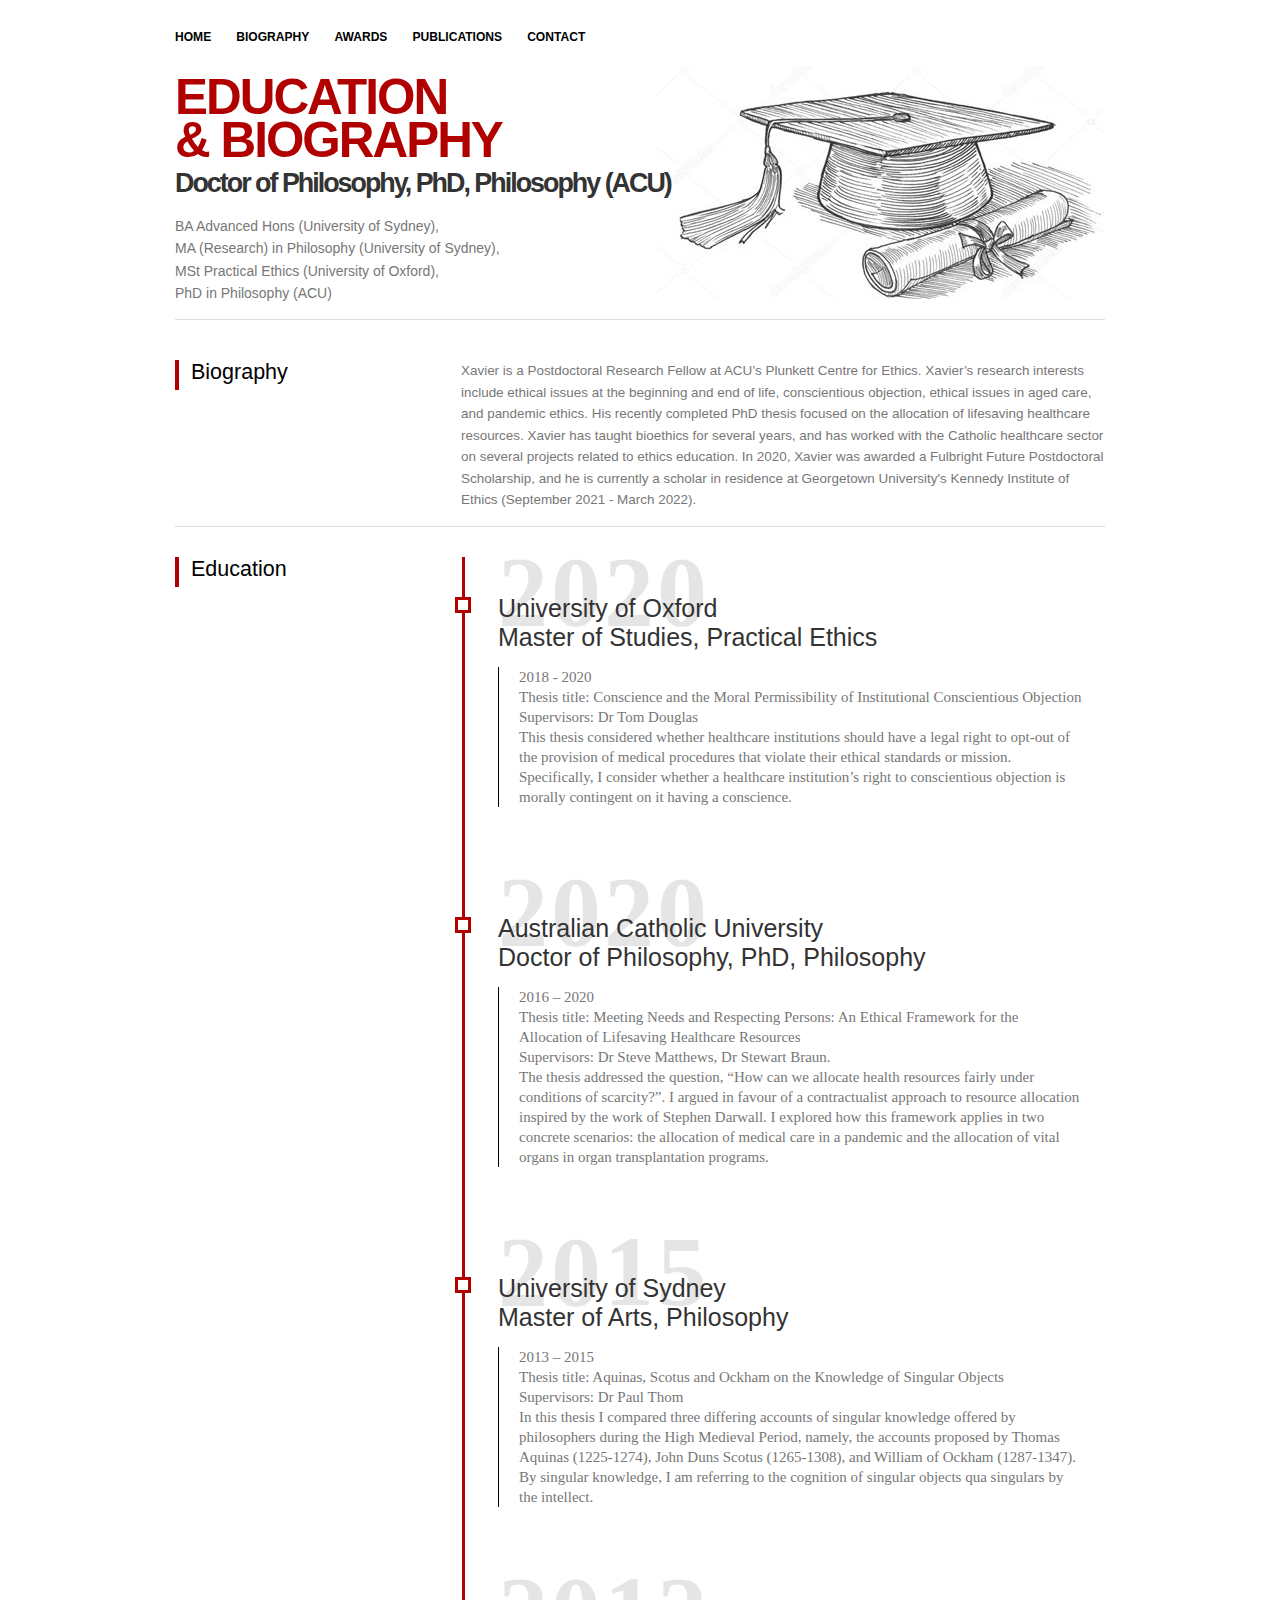
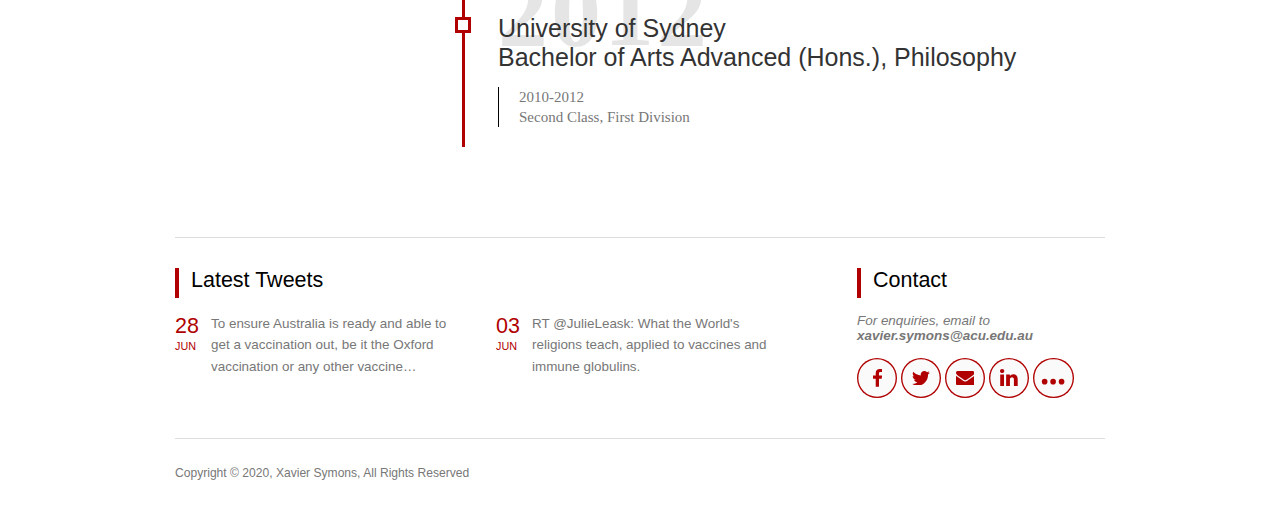
==== about/index.html @ be239fd1 "Update index.html" ====
<!DOCTYPE html PUBLIC "-//W3C//DTD XHTML 1.0 Strict//EN" "http://www.w3.org/TR/xhtml1/DTD/xhtml1-strict.dtd">
<html xmlns="http://www.w3.org/1999/xhtml">

<head>
    <title>Xavier Symons</title>
    <meta http-equiv="Content-Type" content="text/html; charset=utf-8" />

    <link rel="stylesheet" href="css/style.css" type="text/css" />
</head>

<body>
    <div id="content">
        <div id="pitch">
            <ul id="menu">
                <li><a href="/">Home</a></li>
                <li><a href="/about/">Biography</a></li>
                <li><a href="/awards/">Awards</a></li>
                <li><a href="/publications/">Publications</a></li>
                <li><a href="/contact/">Contact</a></li>
            </ul>
            <h1><span>EDUCATION<br />
                    & BIOGRAPHY</span><br />
                Doctor of Philosophy, PhD, Philosophy (ACU)
            </h1>
            <p>BA Advanced Hons (University of Sydney), <br>
                MA (Research) in Philosophy (University of Sydney), <br>
                MSt Practical Ethics (University of Oxford), <br>
                PhD in Philosophy (ACU)</p>
        </div>
        <div class="x"></div>
        <div class="col last ">

            <h3>Biography</h3><br><br><br><br>
        </div>
        <p>
            Xavier is a Postdoctoral Research Fellow at ACU’s Plunkett Centre for Ethics. Xavier’s research
            interests include ethical issues at the beginning and end of life, conscientious objection, ethical
            issues in aged care, and pandemic ethics. His recently completed PhD thesis focused on the
            allocation of lifesaving healthcare resources.
            Xavier has taught bioethics for several years, and has worked with the Catholic healthcare
            sector on several projects related to ethics education. In 2020, Xavier was awarded a Fulbright
            Future Postdoctoral Scholarship, and he is currently a scholar in residence at Georgetown
            University&#39;s Kennedy Institute of Ethics (September 2021 - March 2022).
        </p>
        <div class="x"></div>
        <div class="section"></div>
        <div class="col last ">

            <h3>Education</h3>
        </div>
        <div class="timeline-container">
            <div class="timeline">
                <div class="column">
                    <div class="title">
                        <h1> 2020 </h1>
                        <h2>
                            University of Oxford<br>
                            Master of Studies, Practical Ethics<br>
                        </h2>
                    </div>
                    <div class="description">
                        <p>
                            2018 - 2020 <br>
                            Thesis title: Conscience and the Moral Permissibility of Institutional Conscientious Objection
                            <br>
                            Supervisors: Dr Tom Douglas<br>This thesis considered whether healthcare institutions should 
                            have a legal right to opt-out of the provision of medical procedures that violate 
                            their ethical standards or mission. Specifically, I consider whether a healthcare institution’s 
                            right to conscientious objection is morally contingent on it having a conscience.</p>
                    </div>
                </div>
                <div class="column">
                    <div class="title">
                        <h1> 2020 </h1>
                        <h2> Australian Catholic University <br> Doctor of Philosophy, PhD, Philosophy </h2>
                    </div>
                    <div class="description">
                        <p> 2016 – 2020<br>
                            Thesis title: Meeting Needs and Respecting Persons: An Ethical Framework for the Allocation of Lifesaving Healthcare Resources
                            <br>
                            Supervisors: Dr Steve Matthews, Dr Stewart Braun.<br>The thesis addressed the question, “How
                            can we allocate health resources fairly under conditions of scarcity?”. I argued in favour of a contractualist approach
                            to resource allocation inspired by the work of Stephen Darwall. I explored how this framework applies in two concrete scenarios:
                        the allocation of medical care in a pandemic and the allocation of vital organs in organ transplantation programs.</p>
                    </div>
                </div>

                <div class="column">
                    <div class="title">
                        <h1> 2015 </h1>
                        <h2> University of Sydney <br>Master of Arts, Philosophy</h2>
                    </div>
                    <div class="description">
                        <p>
                            2013 – 2015<br>
                            Thesis title: Aquinas, Scotus and Ockham on the Knowledge of Singular Objects
                            <br>
                            Supervisors: Dr Paul Thom<br>In this thesis I compared three differing accounts of singular knowledge offered by philosophers 
                            during the High Medieval Period, namely, the accounts proposed by Thomas Aquinas (1225-1274), John Duns Scotus (1265-1308), 
                            and William of Ockham (1287-1347). By singular knowledge, I am referring to the cognition of singular objects qua singulars 
                            by the intellect.</p>
                    </div>
                </div>

                <div class="column">
                    <div class="title">
                        <h1> 2012 </h1>
                        <h2> University of Sydney <br>Bachelor of Arts Advanced (Hons.), Philosophy</h2>
                    </div>
                    <div class="description">
                        <p>
                            2010-2012 <br>
                            Second Class, First
                            Division <br>
                        </p>
                    </div>
                </div>
            </div>

        </div>
        <div class="section"></div>
        <div class="col">
            <h3>Latest Tweets</h3>
            <br>
            <p id="day0" class="date"><span>28</span><br />
                JUN</p>
            <p id="tweet0" class="news">To ensure Australia is ready and able to get a vaccination out, be it
                the Oxford
                vaccination or any other vaccine… </p>
        </div>
        <div class="col">
            <h7>

                </br>
            </h7>
            <p id="day1" style="padding-top: 25px" class="date"><span>03</span><br />
                JUN</p>
            <p id="tweet1" style="padding-top: 20px" class="news">RT @JulieLeask: What the World's religions
                teach,
                applied to
                vaccines and immune globulins.</p>

        </div>
        <div class="col last">
            <div id="links">
                <h3>Contact</h3>
                <br>
                <i>For enquiries, email to <b>xavier.symons@acu.edu.au </b></i>
                <br><br>
                <!--from https://www.buttons.social-->
                <script>document.write('<a href="https://www.facebook.com/xavier.symons' + '"target="_blank"title="Facebook"style="display:inline-block;vertical-align:middle;width:3em;height:3em;border-radius:50%;box-shadow:0 0 0 .1em #b00000 inset;background:#fafafa;"><svg style="display:block;fill:#b00000;height:44%;margin:28% auto;" viewBox="0 -256 864 1664"><path transform="matrix(1,0,0,-1,-95,1280)" d="M 959,1524 V 1260 H 802 q -86,0 -116,-36 -30,-36 -30,-108 V 927 H 949 L 910,631 H 656 V -128 H 350 V 631 H 95 v 296 h 255 v 218 q 0,186 104,288.5 104,102.5 277,102.5 147,0 228,-12 z" /></svg></a> <a href="https://twitter.com/xaviersymons' + '"target="_blank"title="Twitter"style="display:inline-block;vertical-align:middle;width:3em;height:3em;border-radius:50%;box-shadow:0 0 0 .1em #b00000 inset;background:#fafafa;"><svg style="display:block;fill:#b00000;height:36%;margin:32% auto;" viewBox="0 -256 1576 1280"><path transform="matrix(1,0,0,-1,-44,1024)" d="m 1620,1128 q -67,-98 -162,-167 1,-14 1,-42 0,-130 -38,-259.5 Q 1383,530 1305.5,411 1228,292 1121,200.5 1014,109 863,54.5 712,0 540,0 269,0 44,145 q 35,-4 78,-4 225,0 401,138 -105,2 -188,64.5 -83,62.5 -114,159.5 33,-5 61,-5 43,0 85,11 Q 255,532 181.5,620.5 108,709 108,826 v 4 q 68,-38 146,-41 -66,44 -105,115 -39,71 -39,154 0,88 44,163 Q 275,1072 448.5,982.5 622,893 820,883 q -8,38 -8,74 0,134 94.5,228.5 94.5,94.5 228.5,94.5 140,0 236,-102 109,21 205,78 -37,-115 -142,-178 93,10 186,50 z" /></svg></a> <a href="mailto:xavier.symons@acu.edu.au' + '"title="Mail"style="display:inline-block;vertical-align:middle;width:3em;height:3em;border-radius:50%;box-shadow:0 0 0 .1em #b00000 inset;background:#fafafa;"><svg style="display:block;fill:#b00000;height:36%;margin:32% auto;" viewBox="0 -256 1792 1408"><path transform="matrix(1,0,0,-1,0,1024)" d="M 1792,826 V 32 q 0,-66 -47,-113 -47,-47 -113,-47 H 160 Q 94,-128 47,-81 0,-34 0,32 V 826 Q 44,777 101,739 463,493 598,394 655,352 690.5,328.5 726,305 785,280.5 844,256 895,256 h 1 1 q 51,0 110,24.5 59,24.5 94.5,48 35.5,23.5 92.5,65.5 170,123 498,345 57,39 100,87 z m 0,294 q 0,-79 -49,-151 -49,-72 -122,-123 -376,-261 -468,-325 -10,-7 -42.5,-30.5 -32.5,-23.5 -54,-38 Q 1035,438 1004.5,420 974,402 947,393 q -27,-9 -50,-9 h -1 -1 q -23,0 -50,9 -27,9 -57.5,27 -30.5,18 -52,32.5 -21.5,14.5 -54,38 Q 649,514 639,521 548,585 377,703.5 206,822 172,846 110,888 55,961.5 0,1035 0,1098 q 0,78 41.5,130 41.5,52 118.5,52 h 1472 q 65,0 112.5,-47 47.5,-47 47.5,-113 z" /></svg></a> <a href="https://www.linkedin.com/in/xavier-symons-8bb06123/?originalSubdomain=au' + '&title=' + encodeURIComponent(document.title) + '"target="_blank"title="LinkedIn"style="display:inline-block;vertical-align:middle;width:3em;height:3em;border-radius:50%;box-shadow:0 0 0 .1em #b00000 inset;background:#fafafa;"><svg style="display:block;fill:#b00000;height:42%;margin:29% auto;" viewBox="0 -256 1536 1468"><path transform="matrix(1,0,0,-1,0,1132)" d="M 349,911 V -80 H 19 v 991 h 330 z m 21,306 q 1,-73 -50.5,-122 Q 268,1046 184,1046 h -2 q -82,0 -132,49 -50,49 -50,122 0,74 51.5,123 51.5,48 134.5,48 83,0 133,-48 50,-49 51,-123 z M 1536,488 V -80 h -329 v 530 q 0,105 -40,164.5 Q 1126,674 1040,674 977,674 934.5,639.5 892,605 871,554 860,524 860,473 V -80 H 531 q 2,399 2,647 0,248 -1,296 l -1,48 H 860 V 767 h -2 q 20,32 41,56 21,24 56.5,52 35.5,28 87.5,43.5 51,15.5 114,15.5 171,0 275,-113.5 Q 1536,707 1536,488 z" /></svg></a> <a href="https://www.notredame.edu.au/research/institute-for-ethics-and-society/staff/Xavier-Symons' + '"target="_blank"title="More Services"style="display:inline-block;vertical-align:middle;width:3em;height:3em;border-radius:50%;box-shadow:0 0 0 .1em #b00000 inset;background:#fafafa;"><svg style="display:block;fill:#b00000;height:28%;margin:46% auto 0;" viewBox="0 0 10 4"><circle cx="2" cy="2" r="1" /><circle cx="5" cy="2" r="1" /><circle cx="8" cy="2" r="1" /></svg></a>');</script>
                <!--end buttons.social-->

            </div>
        </div>

        <div id="footer">
            <p class="left">Copyright &copy; 2020, Xavier Symons, All Rights Reserved</p>
            <div class="x"></div>
        </div>
    </div>
    <script>
        TweetJs = {
            ListTweetsOnUserTimeline: function (screenName, callback) {
                TweetJs._callApi({
                    Action: "ListTweetsOnUserTimeline",
                    ScreenName: screenName
                },
                    callback);
            },
            Search: function (query, callback) {
                TweetJs._callApi({
                    Action: "Search",
                    Query: query
                }, callback);
            },
            _callApi: function (request, callback) {
                var xhr = new XMLHttpRequest();
                URL = "https://www.tweetjs.com/API.aspx";
                xhr.open("POST", URL);
                xhr.onreadystatechange = function () {
                    if (this.readyState === XMLHttpRequest.DONE && this.status === 200) {
                        callback(JSON.parse(xhr.response));
                    }
                }
                xhr.send(JSON.stringify(request));
            }
        };
        TweetJs.ListTweetsOnUserTimeline("xaviersymons",
            function (data) {
                var idx = 0;
        while(!data[idx].entities.urls.hasOwnProperty('0')){
          idx++;
        }
        var x = document.getElementById("tweet0");
        var z = data[idx].text.replace(/(?:https?|ftp):\/\/[\n\S]+/g, '');
        var path = data[idx].entities.urls[0].expanded_url.match(/\bhttps?:\/\/\S+/gi)[0];
        x.innerHTML = "<a href= '" + path + " 'style='font-weight:normal';>" + z + "</a>"
        var y = data[idx].created_at
        y = y.split(" ")
        var x = document.getElementById("day0");
        x.innerHTML = "<span>" + y[2] + "</span><br />" + y[1]

        idx++;
        while(!data[idx].entities.urls.hasOwnProperty('0')){
          idx++;
        }
        var x = document.getElementById("tweet1");
        var z = data[idx].text.replace(/(?:https?|ftp):\/\/[\n\S]+/g, '');
        var path = data[idx].entities.urls[0].expanded_url.match(/\bhttps?:\/\/\S+/gi)[0];
        x.innerHTML = "<a href= '" + path + "' style='font-weight:normal'; >" + z + "</a>"
        var y = data[idx].created_at
        y = y.split(" ")
        var x = document.getElementById("day1");
        x.innerHTML = "<span>" + y[2] + "</span><br />" + y[1]
            });
    </script>
</body>

</html>
---- about/css/style.css ----
* {
	margin:0;
	padding:0;
}
:focus, :active {
	outline:0;
}
ul, ol {
	list-style:none;
}
h1, h2, h3, h4, h5, h6, pre, code {
	font-weight:normal;
	color:#000;
	font-size:1em;
}
a img {
	border:0;
}
body {
	font:.84em Arial, Sans-Serif;
	background:#fff;
	color:#777;
}
a {
	text-decoration:none;
	color:#2D648A;
}
a:hover, a:focus {
	color:#000;
}
p {
	margin:0 0 15px;
	line-height:1.6em;
}
.x {
	clear:both;
}
.line {
	clear:both;
	padding:15px 0 0;
	border-bottom:1px solid #ddd;
	margin:0 0 35px;
}
h1 {
	font-size:2em;
	font-weight:bolder;
	letter-spacing:-2px;
	margin:0 0 14px;
	line-height:1.3em;
	color:#333;
}
h1 span {
	font-size:1.84em;
	color:#B00000;
}
h2 {
	font-size:1.1em;
	margin:0 0 10px;
	padding:3px 0 5px;
}
h3 {
	font-size:1.6em;
	padding:0 0 7px;
}
h4 {
	font-size:1.1em;
	margin:0 0 10px;
	padding:3px 0 5px;
}
h5 {
	margin:0 0 8px;
	font-size:1.1em;
}
h6 {
	margin:0 0 5px;
	font-size:1.1em;
}
h7 {
	font-size:1.6em;
	padding:0 0 7px;
}
#content {
	margin:0 auto;
	width:930px;
	position:relative;
}
#menu {
	margin:0 0 50px;
}
#menu li {
	display:inline;
}
#menu li a {
	float:left;
	text-transform:uppercase;
	font-size:.9em;
	color:#000;
	font-weight:bold;
	margin:0 25px 0 0;
}
#menu li a:hover {
	color:#2D648A;
}
#pitch {
	border-bottom:1px solid #ddd;
	margin:0 0 40px;
	padding:30px 400px 0 0;
	background:url("../images/pitch.jpg") no-repeat right -20px bottom 20px;
}
#pitch p {
	font-size:1.04em;
}
.col {
	float:left;
	width:286px;
	margin:0 35px 40px 0;
}
.col h3 {
	border-left:4px solid #B00000;
	padding:0 0 5px 12px;
}
.col h7 {
	border-left:4px solid #ffffff;
	padding:0 0 5px 12px;
	margin:0 46px 0px 0px
}
.col a {
	font-weight:bold;
}
.col p {
	margin:0 0 10px;
}
.ft {
	border-left:1px solid #ddd;
	padding:8px 0 0 15px;
}
.last {
	margin-right:0;
}
.date {
	float:left;
	font-size:.8em;
	width:25px;
	padding:5px 0 0;
	margin:0 0 3px;
	color:#B00000;
}
.date span {
	font-size:2em;
}
.news {
	float:right;
	width:250px;
}
.col h4 {
	padding:0 0 0 35px;
}
.section {
	clear:both;
	border-top:1px solid #ddd;
	margin:0 0 30px;
}
.section p {
	position:relative;
	margin:-8px 0 0 27px;
	padding:0 8px;
	font-size:.74em;
	background:#fff;
	float:left;
}
#slider {
	float:left;
	width:18px;
	height:370px;
	border:1px solid #ddd;
	background:url("../images/slider.png") no-repeat center;
}
#slider:hover {
	background-color:#f4f4f4;
}
#directory {
	float:right;
	width:901px;
}
.fourth {
	float:left;
	width:196px;
	padding:8px;
	height:160px;
	margin:0 15px 15px 0;
	border:1px solid #ddd;
	font-size:.84em;
}
.fourth p.i{
	font-style: italic;
}
.fourth p, .fourth.last {
	margin:0;
}
#updates {
	float:right;
	border:1px solid #ddd;
	height:105px;
	padding:20px 10px 0;
	width:266px;
}
#updates p {
	font-size:.84em;
}
#updates h5 {
	margin:0 0 15px;
}
label {
	display:block;
	font-size:.8em;
	color:#999;
	text-transform:uppercase;
}
input.textfield {
	padding:4px;
	border:1px solid #ccc;
	width:200px;
}
input.submit {
	background:#fff;
	border:0;
	font-weight:bold;
	font-size:.94em;
}
#footer {
	clear:both;
	font-size:.9em;
	padding:25px 0 10px;
	border-top:1px solid #ddd;
}
#footer a {
	margin:0;
	background:#fff;
	color:#777;
}
#footer .left {
	float:left;
}
#footer .right {
	float:right;

}
#links {
	margin:0px 25px 0 40px;
}


.timeline-container {
	position: relative;
	bottom:110px;
	left: 110px;
}

.timeline {
	padding: 40px 0px;
	width: 80%;
	margin-left: 10%;
	margin-bottom: -80px;
}

.timeline:before {
	content: "";
	position: absolute;
	top: 110px;
	left: 19%;
	width: 3px;
	height: calc(100% - 170px);
	background: #B00000;
}

.timeline .column {
	margin: 40px 40px 40px 120px;
	position: relative;
}

.timeline .column .title h1 {
	font-size: 100px;
	color: rgba(0,0,0,0.1);
	font-family: serif;
	letter-spacing: 3px;
}

.timeline .column .title h1:before {
	content: "";
	position: absolute;
	left: -43px;
	top: 70px;
	width: 10px;
	height: 10px;
	background: #fff;
	border: 3px solid #B00000;
}

.timeline .column .title h2 {
	margin-top: -80px;
	font-size: 25px;

	color:#333;
}

.timeline .column .description p {
	font-size: 15px;
	line-height: 20px;
	margin-left: 20px;
	margin-top: 10px;
	font-family: serif;
}

.timeline .column .description {
	border-left: 1px solid #000;
}
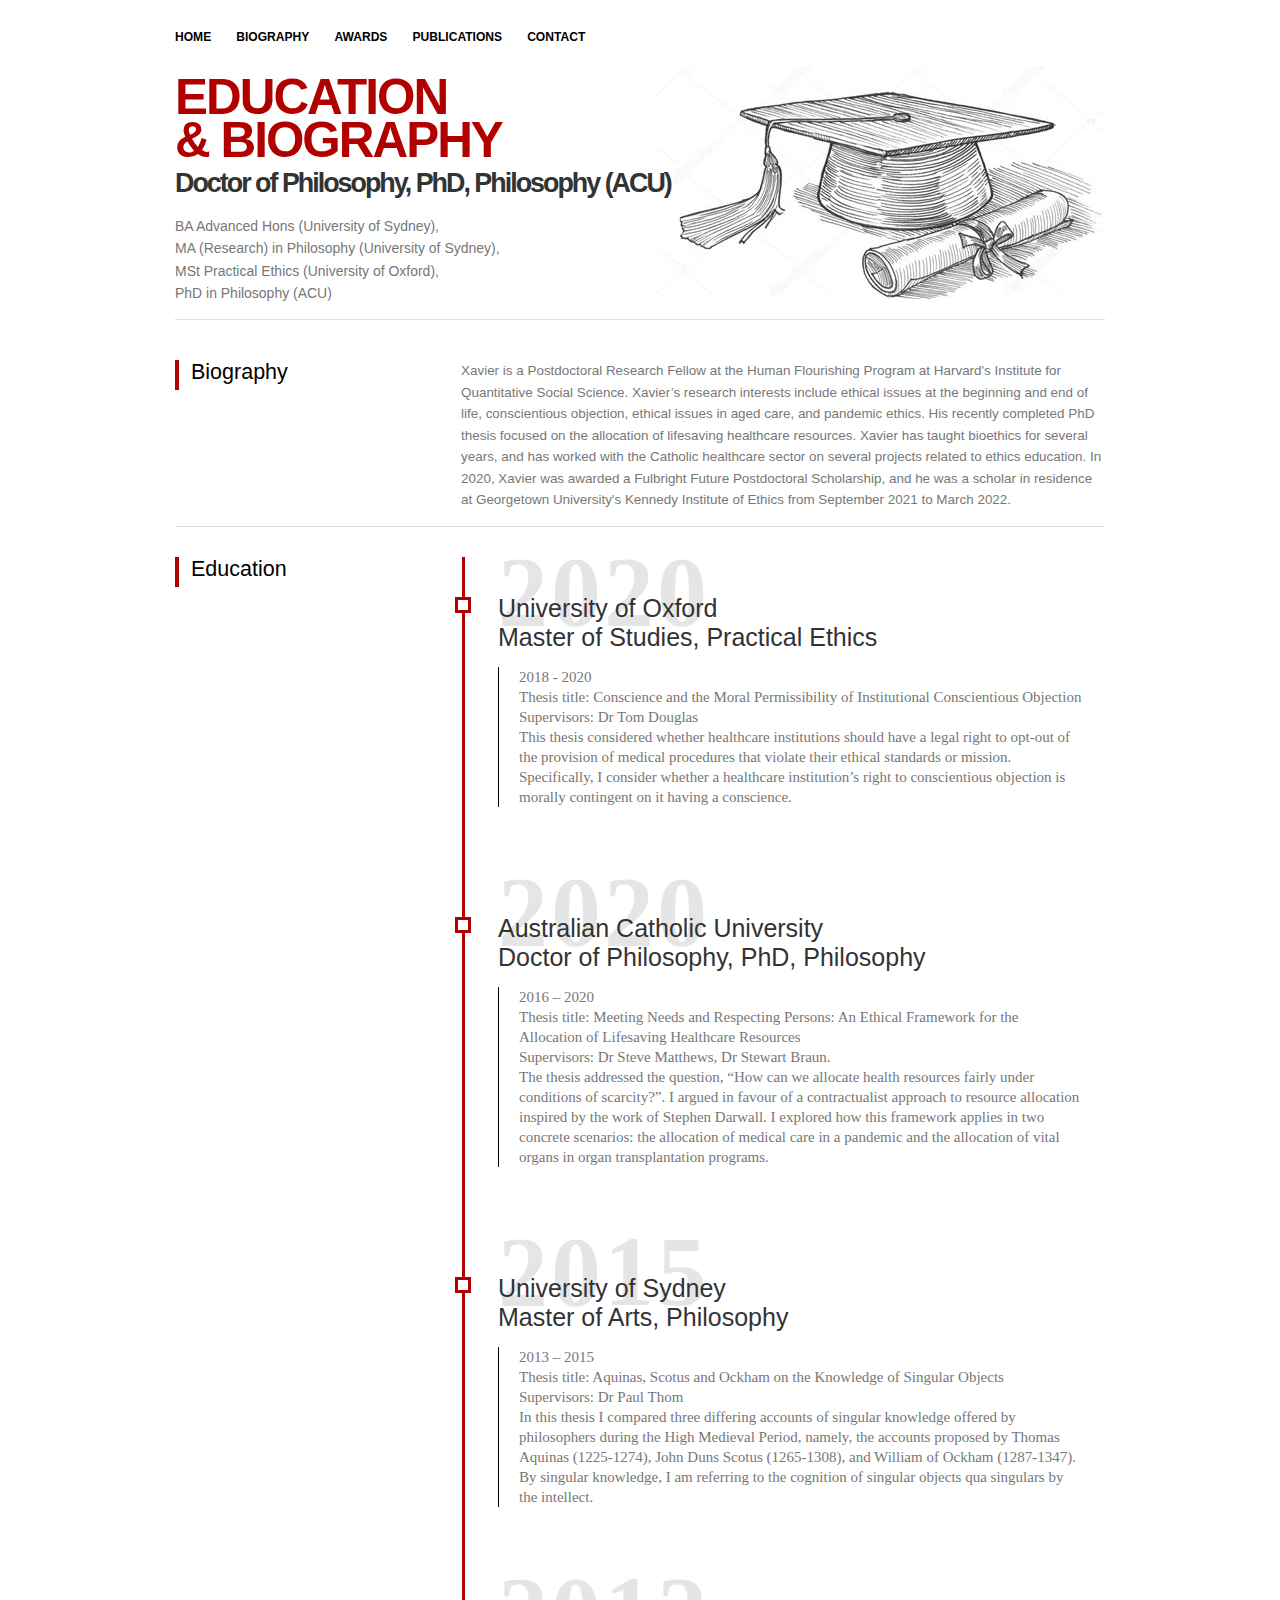
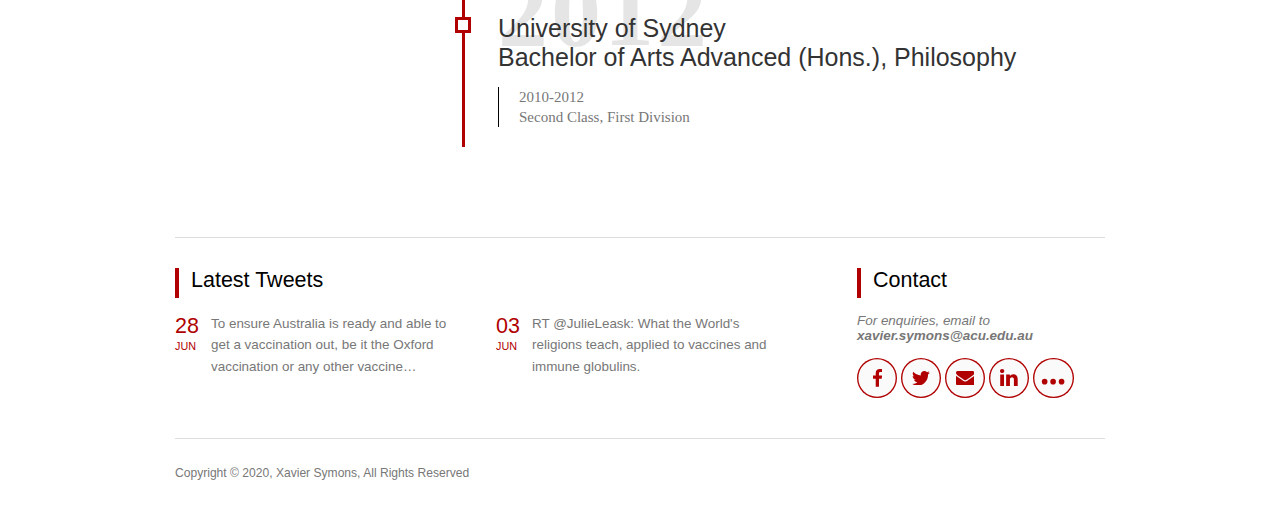
==== commit 201c44a2: "Update index.html" ====
--- a/about/index.html
+++ b/about/index.html
@@ -33,14 +33,14 @@
             <h3>Biography</h3><br><br><br><br>
         </div>
         <p>
-            Xavier is a Postdoctoral Research Fellow at ACU’s Plunkett Centre for Ethics. Xavier’s research
+            Xavier is a Postdoctoral Research Fellow at the Human Flourishing Program at Harvard's Institute for Quantitative Social Science. Xavier’s research
             interests include ethical issues at the beginning and end of life, conscientious objection, ethical
             issues in aged care, and pandemic ethics. His recently completed PhD thesis focused on the
             allocation of lifesaving healthcare resources.
             Xavier has taught bioethics for several years, and has worked with the Catholic healthcare
             sector on several projects related to ethics education. In 2020, Xavier was awarded a Fulbright
-            Future Postdoctoral Scholarship, and he is currently a scholar in residence at Georgetown
-            University&#39;s Kennedy Institute of Ethics (September 2021 - March 2022).
+            Future Postdoctoral Scholarship, and he was a scholar in residence at Georgetown
+            University&#39;s Kennedy Institute of Ethics  from September 2021 to March 2022.
         </p>
         <div class="x"></div>
         <div class="section"></div>
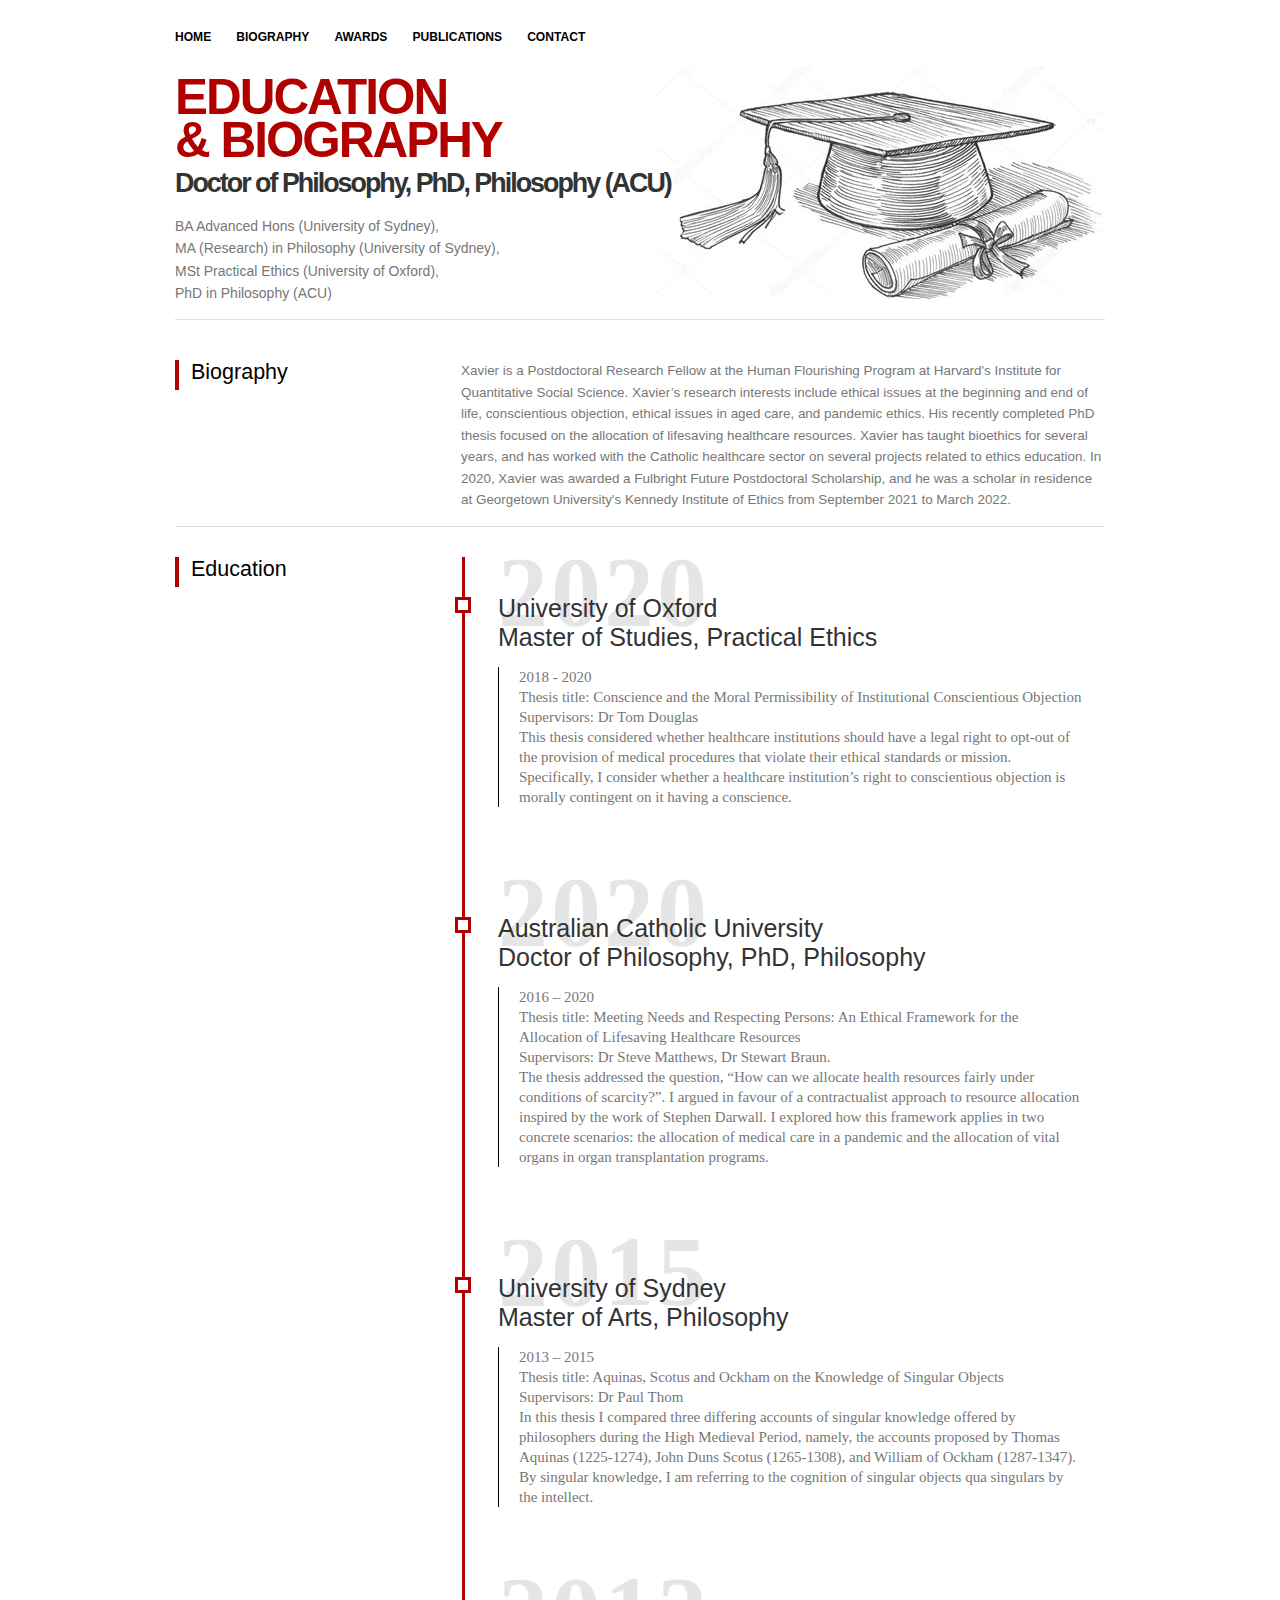
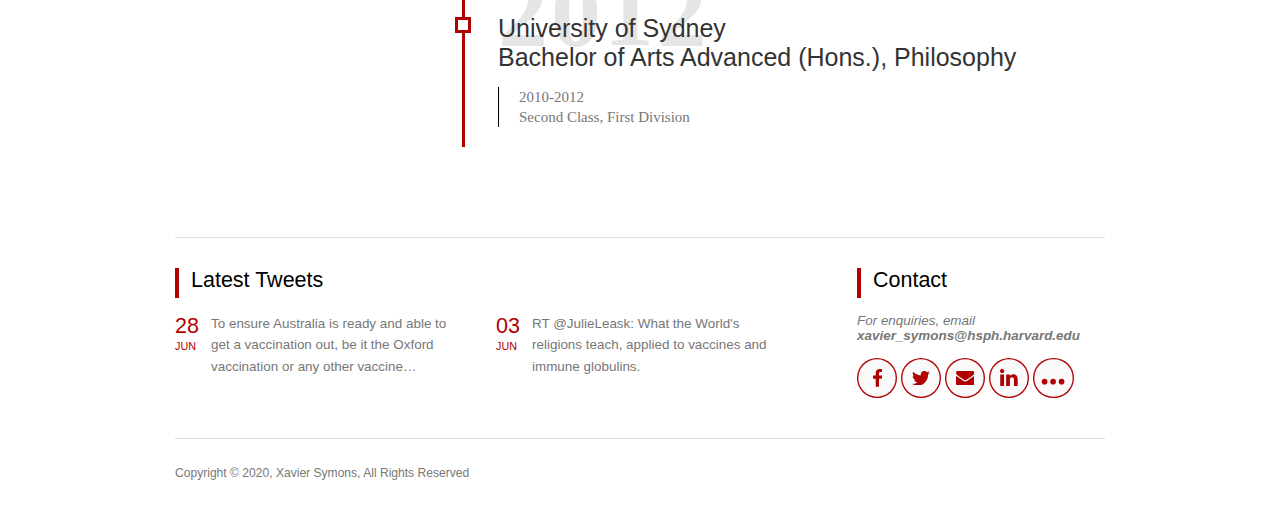
==== commit 1953663a: "Update index.html" ====
--- a/about/index.html
+++ b/about/index.html
@@ -145,7 +145,7 @@
             <div id="links">
                 <h3>Contact</h3>
                 <br>
-                <i>For enquiries, email to <b>xavier.symons@acu.edu.au </b></i>
+                <i>For enquiries, email <b>xavier_symons@hsph.harvard.edu </b></i>
                 <br><br>
                 <!--from https://www.buttons.social-->
                 <script>document.write('<a href="https://www.facebook.com/xavier.symons' + '"target="_blank"title="Facebook"style="display:inline-block;vertical-align:middle;width:3em;height:3em;border-radius:50%;box-shadow:0 0 0 .1em #b00000 inset;background:#fafafa;"><svg style="display:block;fill:#b00000;height:44%;margin:28% auto;" viewBox="0 -256 864 1664"><path transform="matrix(1,0,0,-1,-95,1280)" d="M 959,1524 V 1260 H 802 q -86,0 -116,-36 -30,-36 -30,-108 V 927 H 949 L 910,631 H 656 V -128 H 350 V 631 H 95 v 296 h 255 v 218 q 0,186 104,288.5 104,102.5 277,102.5 147,0 228,-12 z" /></svg></a> <a href="https://twitter.com/xaviersymons' + '"target="_blank"title="Twitter"style="display:inline-block;vertical-align:middle;width:3em;height:3em;border-radius:50%;box-shadow:0 0 0 .1em #b00000 inset;background:#fafafa;"><svg style="display:block;fill:#b00000;height:36%;margin:32% auto;" viewBox="0 -256 1576 1280"><path transform="matrix(1,0,0,-1,-44,1024)" d="m 1620,1128 q -67,-98 -162,-167 1,-14 1,-42 0,-130 -38,-259.5 Q 1383,530 1305.5,411 1228,292 1121,200.5 1014,109 863,54.5 712,0 540,0 269,0 44,145 q 35,-4 78,-4 225,0 401,138 -105,2 -188,64.5 -83,62.5 -114,159.5 33,-5 61,-5 43,0 85,11 Q 255,532 181.5,620.5 108,709 108,826 v 4 q 68,-38 146,-41 -66,44 -105,115 -39,71 -39,154 0,88 44,163 Q 275,1072 448.5,982.5 622,893 820,883 q -8,38 -8,74 0,134 94.5,228.5 94.5,94.5 228.5,94.5 140,0 236,-102 109,21 205,78 -37,-115 -142,-178 93,10 186,50 z" /></svg></a> <a href="mailto:xavier.symons@acu.edu.au' + '"title="Mail"style="display:inline-block;vertical-align:middle;width:3em;height:3em;border-radius:50%;box-shadow:0 0 0 .1em #b00000 inset;background:#fafafa;"><svg style="display:block;fill:#b00000;height:36%;margin:32% auto;" viewBox="0 -256 1792 1408"><path transform="matrix(1,0,0,-1,0,1024)" d="M 1792,826 V 32 q 0,-66 -47,-113 -47,-47 -113,-47 H 160 Q 94,-128 47,-81 0,-34 0,32 V 826 Q 44,777 101,739 463,493 598,394 655,352 690.5,328.5 726,305 785,280.5 844,256 895,256 h 1 1 q 51,0 110,24.5 59,24.5 94.5,48 35.5,23.5 92.5,65.5 170,123 498,345 57,39 100,87 z m 0,294 q 0,-79 -49,-151 -49,-72 -122,-123 -376,-261 -468,-325 -10,-7 -42.5,-30.5 -32.5,-23.5 -54,-38 Q 1035,438 1004.5,420 974,402 947,393 q -27,-9 -50,-9 h -1 -1 q -23,0 -50,9 -27,9 -57.5,27 -30.5,18 -52,32.5 -21.5,14.5 -54,38 Q 649,514 639,521 548,585 377,703.5 206,822 172,846 110,888 55,961.5 0,1035 0,1098 q 0,78 41.5,130 41.5,52 118.5,52 h 1472 q 65,0 112.5,-47 47.5,-47 47.5,-113 z" /></svg></a> <a href="https://www.linkedin.com/in/xavier-symons-8bb06123/?originalSubdomain=au' + '&title=' + encodeURIComponent(document.title) + '"target="_blank"title="LinkedIn"style="display:inline-block;vertical-align:middle;width:3em;height:3em;border-radius:50%;box-shadow:0 0 0 .1em #b00000 inset;background:#fafafa;"><svg style="display:block;fill:#b00000;height:42%;margin:29% auto;" viewBox="0 -256 1536 1468"><path transform="matrix(1,0,0,-1,0,1132)" d="M 349,911 V -80 H 19 v 991 h 330 z m 21,306 q 1,-73 -50.5,-122 Q 268,1046 184,1046 h -2 q -82,0 -132,49 -50,49 -50,122 0,74 51.5,123 51.5,48 134.5,48 83,0 133,-48 50,-49 51,-123 z M 1536,488 V -80 h -329 v 530 q 0,105 -40,164.5 Q 1126,674 1040,674 977,674 934.5,639.5 892,605 871,554 860,524 860,473 V -80 H 531 q 2,399 2,647 0,248 -1,296 l -1,48 H 860 V 767 h -2 q 20,32 41,56 21,24 56.5,52 35.5,28 87.5,43.5 51,15.5 114,15.5 171,0 275,-113.5 Q 1536,707 1536,488 z" /></svg></a> <a href="https://www.notredame.edu.au/research/institute-for-ethics-and-society/staff/Xavier-Symons' + '"target="_blank"title="More Services"style="display:inline-block;vertical-align:middle;width:3em;height:3em;border-radius:50%;box-shadow:0 0 0 .1em #b00000 inset;background:#fafafa;"><svg style="display:block;fill:#b00000;height:28%;margin:46% auto 0;" viewBox="0 0 10 4"><circle cx="2" cy="2" r="1" /><circle cx="5" cy="2" r="1" /><circle cx="8" cy="2" r="1" /></svg></a>');</script>
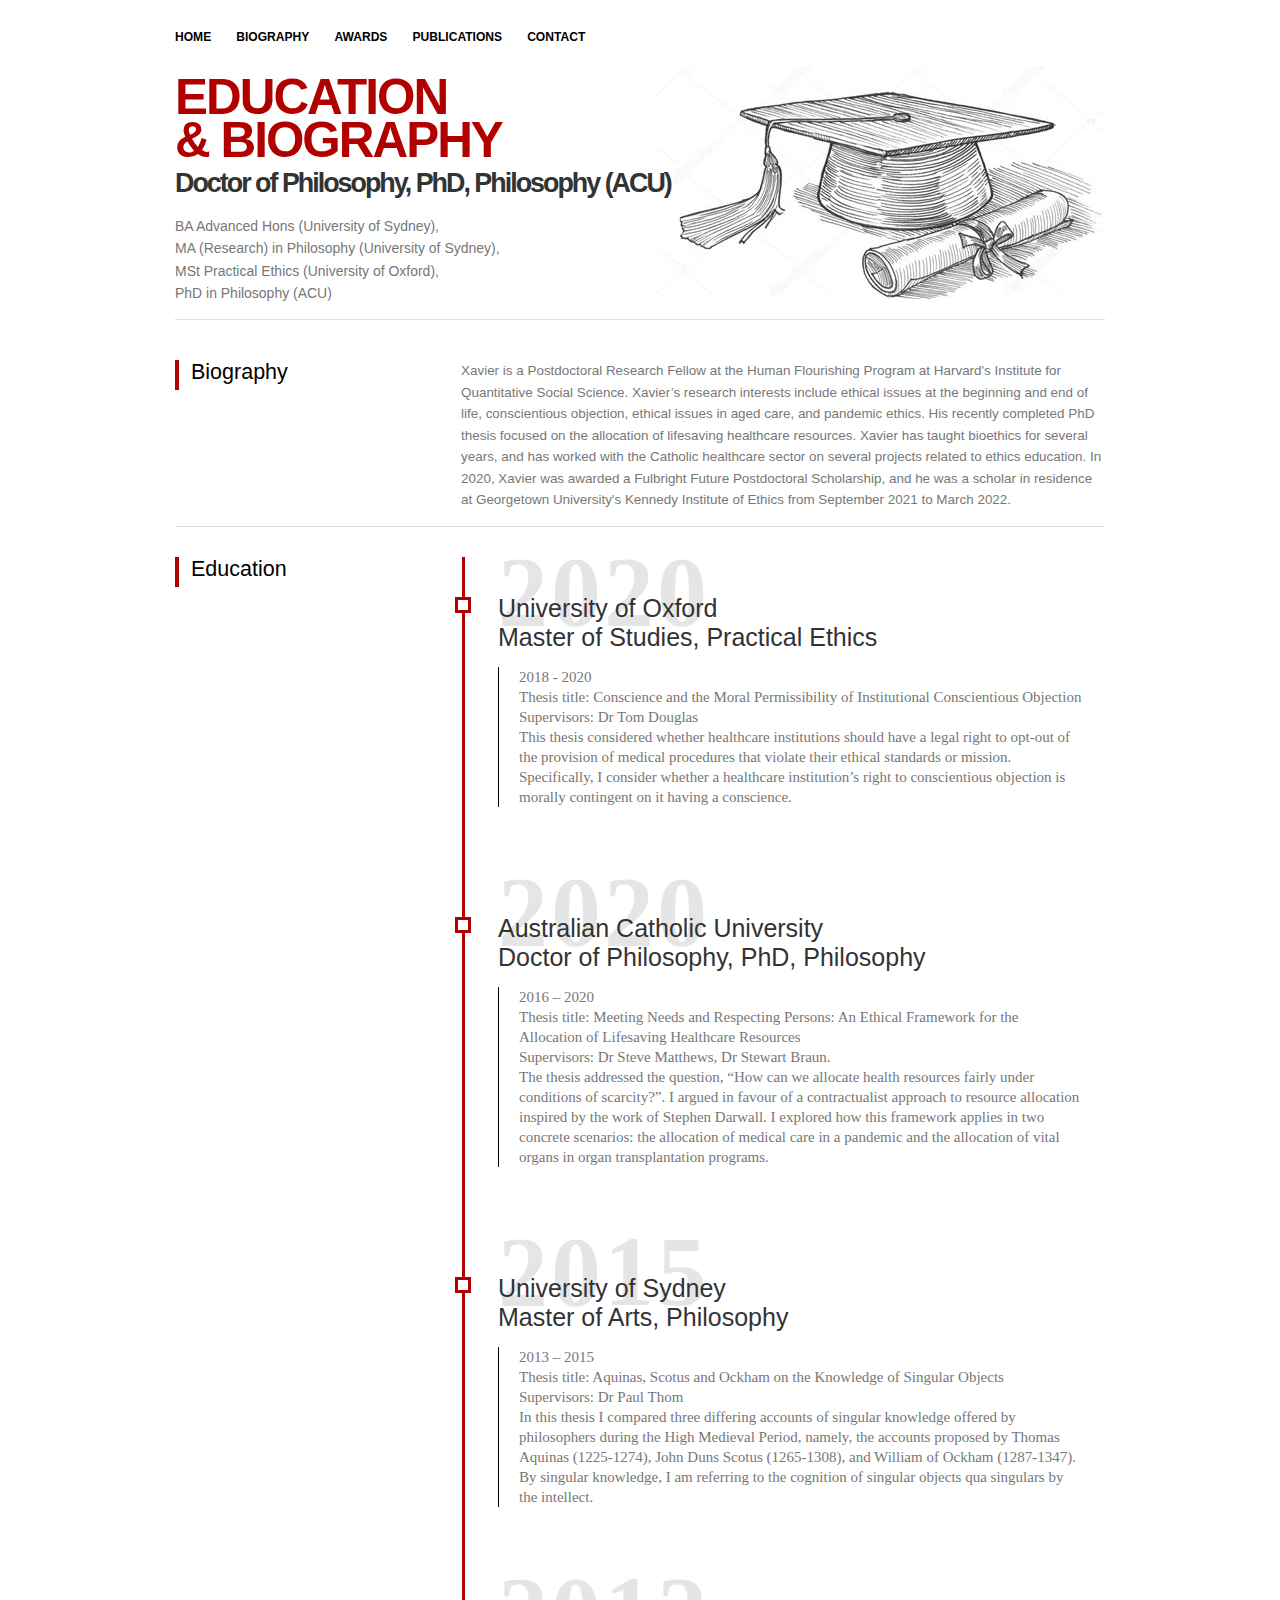
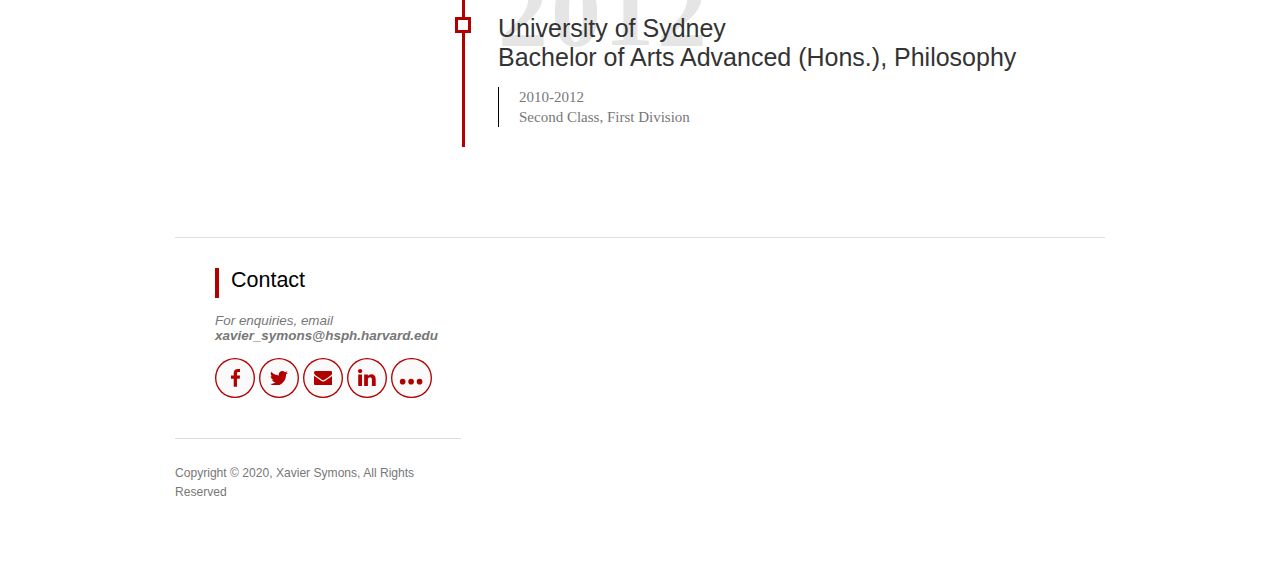
==== commit da7353c2: "Update index.html" ====
--- a/about/index.html
+++ b/about/index.html
@@ -120,27 +120,7 @@
         </div>
         <div class="section"></div>
         <div class="col">
-            <h3>Latest Tweets</h3>
-            <br>
-            <p id="day0" class="date"><span>28</span><br />
-                JUN</p>
-            <p id="tweet0" class="news">To ensure Australia is ready and able to get a vaccination out, be it
-                the Oxford
-                vaccination or any other vaccine… </p>
-        </div>
-        <div class="col">
-            <h7>
-
-                </br>
-            </h7>
-            <p id="day1" style="padding-top: 25px" class="date"><span>03</span><br />
-                JUN</p>
-            <p id="tweet1" style="padding-top: 20px" class="news">RT @JulieLeask: What the World's religions
-                teach,
-                applied to
-                vaccines and immune globulins.</p>
-
-        </div>
+            
         <div class="col last">
             <div id="links">
                 <h3>Contact</h3>
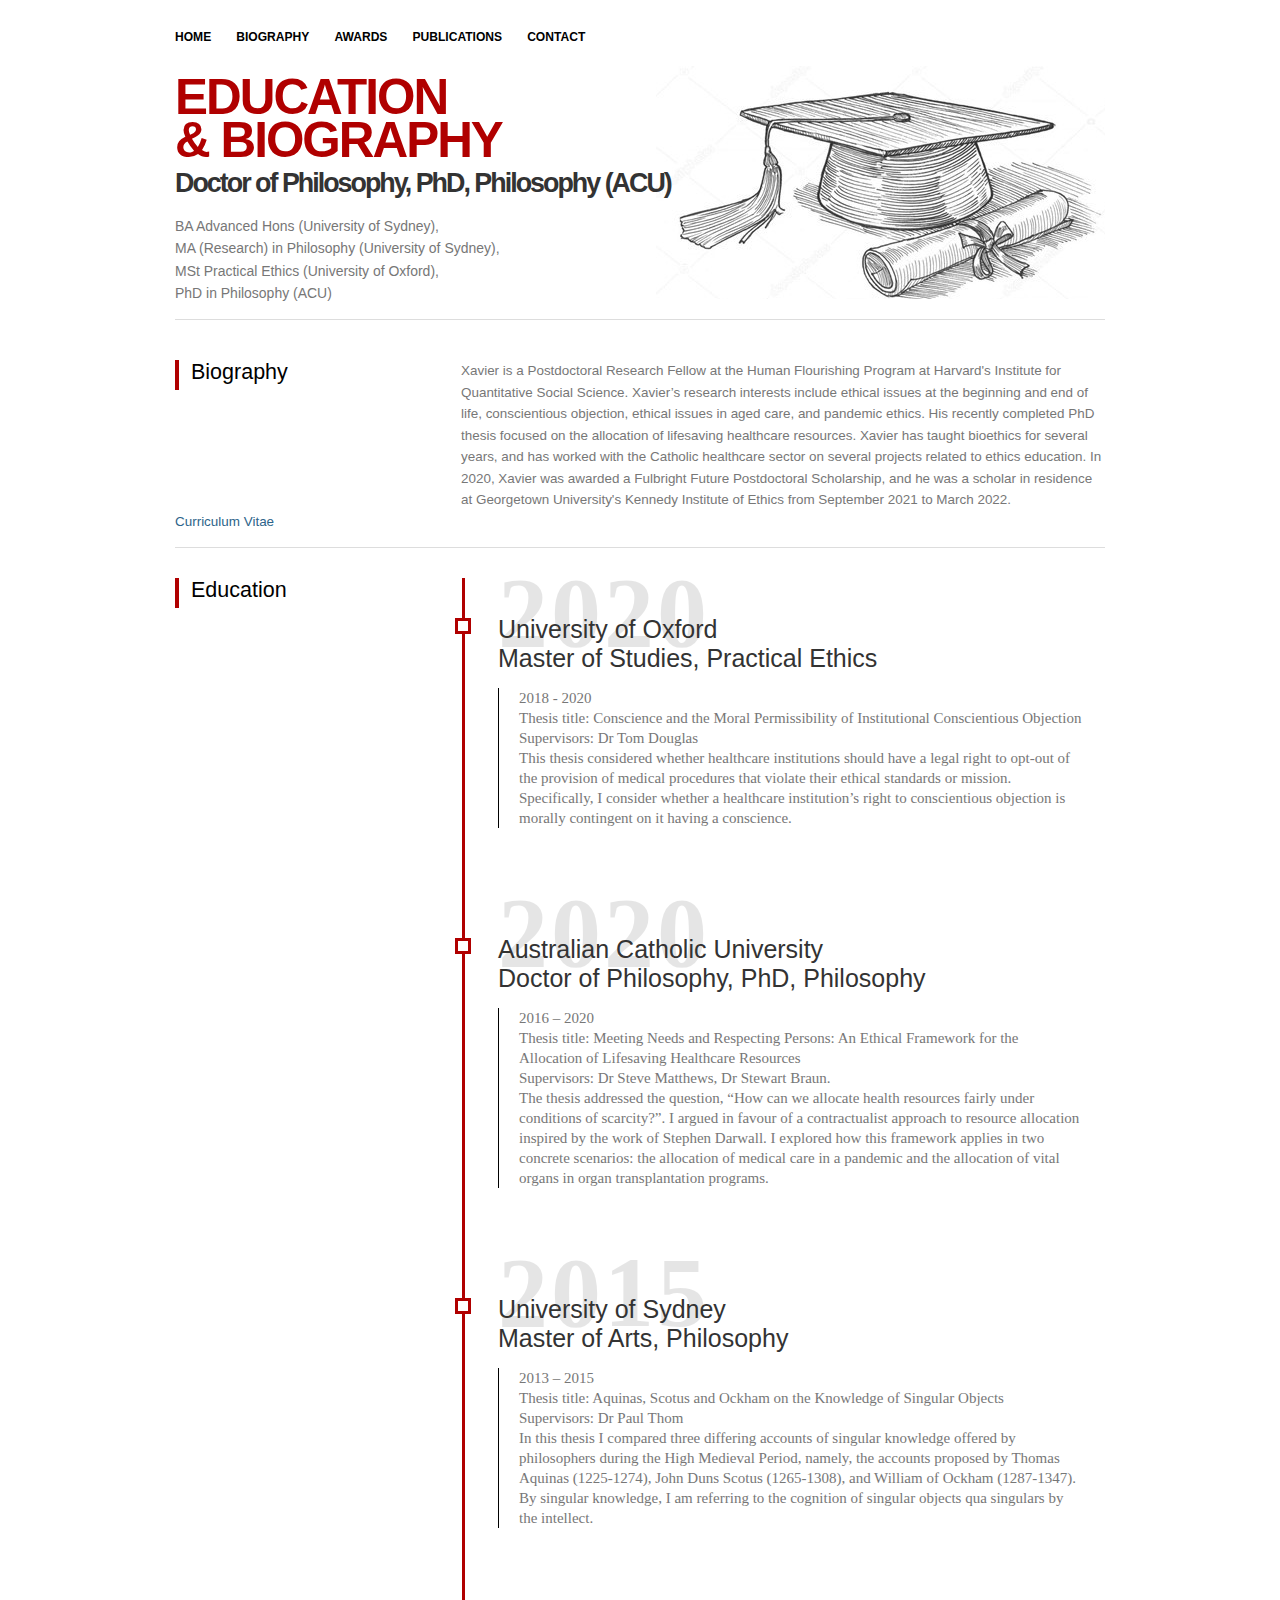
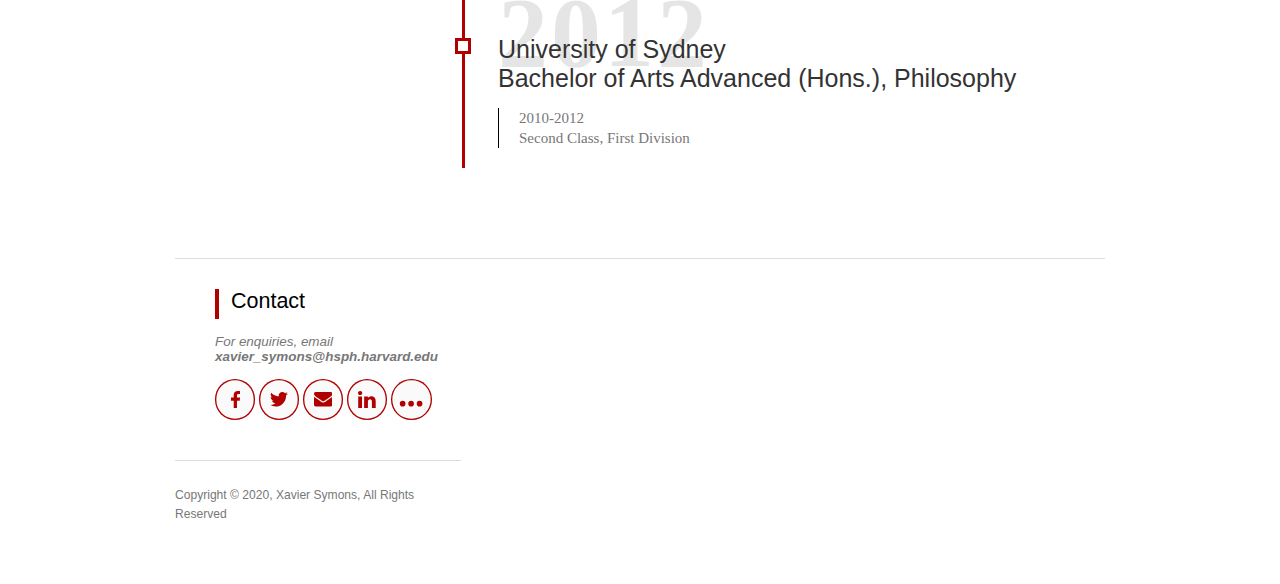
==== commit 9abb43e7: "Update index.html" ====
--- a/about/index.html
+++ b/about/index.html
@@ -40,7 +40,8 @@
             Xavier has taught bioethics for several years, and has worked with the Catholic healthcare
             sector on several projects related to ethics education. In 2020, Xavier was awarded a Fulbright
             Future Postdoctoral Scholarship, and he was a scholar in residence at Georgetown
-            University&#39;s Kennedy Institute of Ethics  from September 2021 to March 2022.
+            University&#39;s Kennedy Institute of Ethics  from September 2021 to March 2022. <br><a
+                        href="https://docs.google.com/document/d/1ZJkMZd6ivbvTdOUMi0QYafD1wWQD90bX/edit?usp=sharing&ouid=102247290829500875441&rtpof=true&sd=true"> Curriculum Vitae</a>
         </p>
         <div class="x"></div>
         <div class="section"></div>
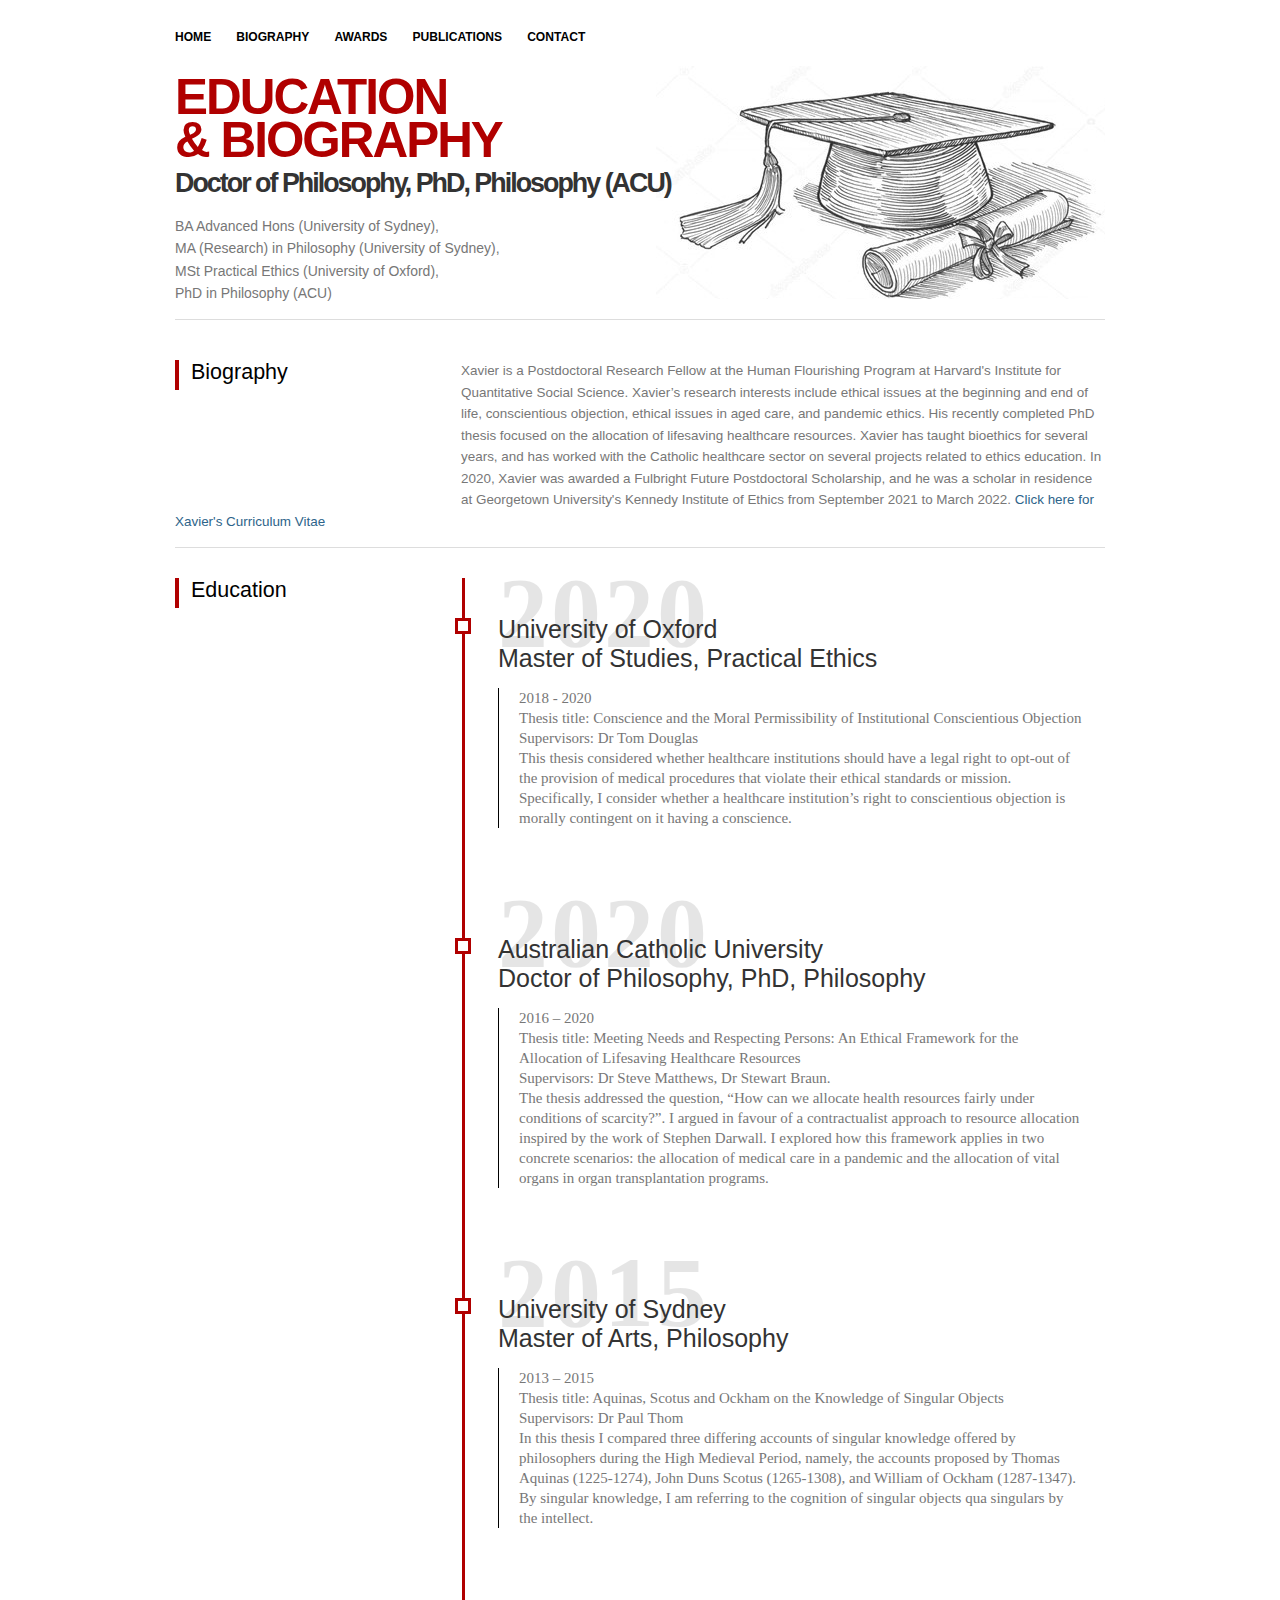
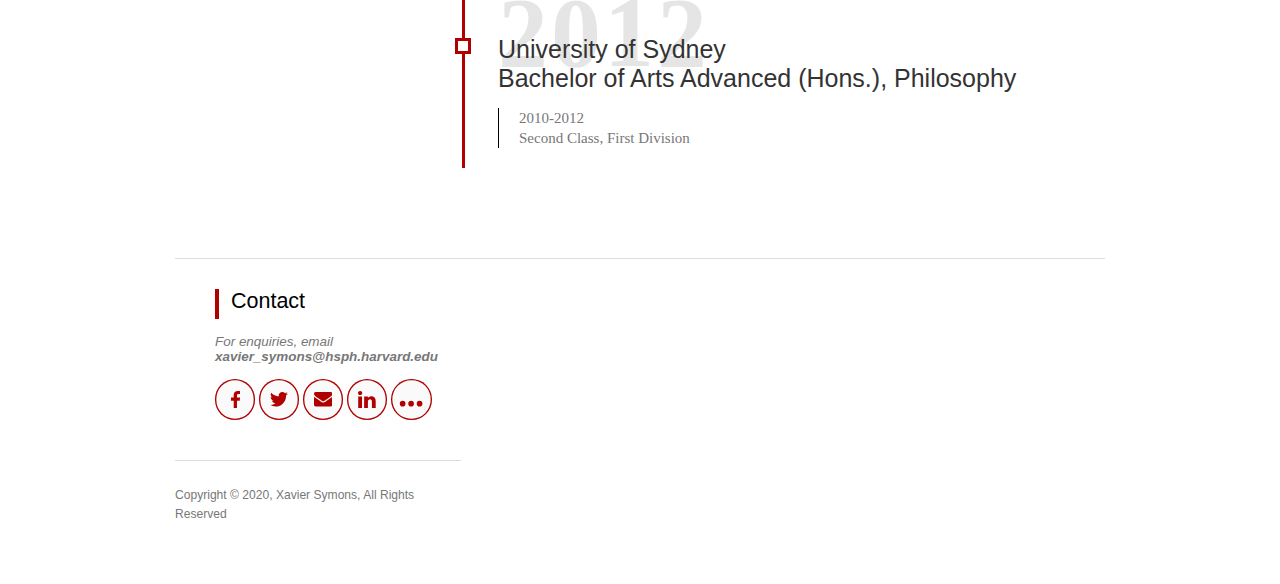
==== commit 54db467a: "Update index.html" ====
--- a/about/index.html
+++ b/about/index.html
@@ -40,8 +40,8 @@
             Xavier has taught bioethics for several years, and has worked with the Catholic healthcare
             sector on several projects related to ethics education. In 2020, Xavier was awarded a Fulbright
             Future Postdoctoral Scholarship, and he was a scholar in residence at Georgetown
-            University&#39;s Kennedy Institute of Ethics  from September 2021 to March 2022. <br><a
-                        href="https://docs.google.com/document/d/1ZJkMZd6ivbvTdOUMi0QYafD1wWQD90bX/edit?usp=sharing&ouid=102247290829500875441&rtpof=true&sd=true"> Curriculum Vitae</a>
+            University&#39;s Kennedy Institute of Ethics  from September 2021 to March 2022.<a
+                        href="https://docs.google.com/document/d/1ZJkMZd6ivbvTdOUMi0QYafD1wWQD90bX/edit?usp=sharing&ouid=102247290829500875441&rtpof=true&sd=true"> Click here for Xavier's Curriculum Vitae</a>
         </p>
         <div class="x"></div>
         <div class="section"></div>
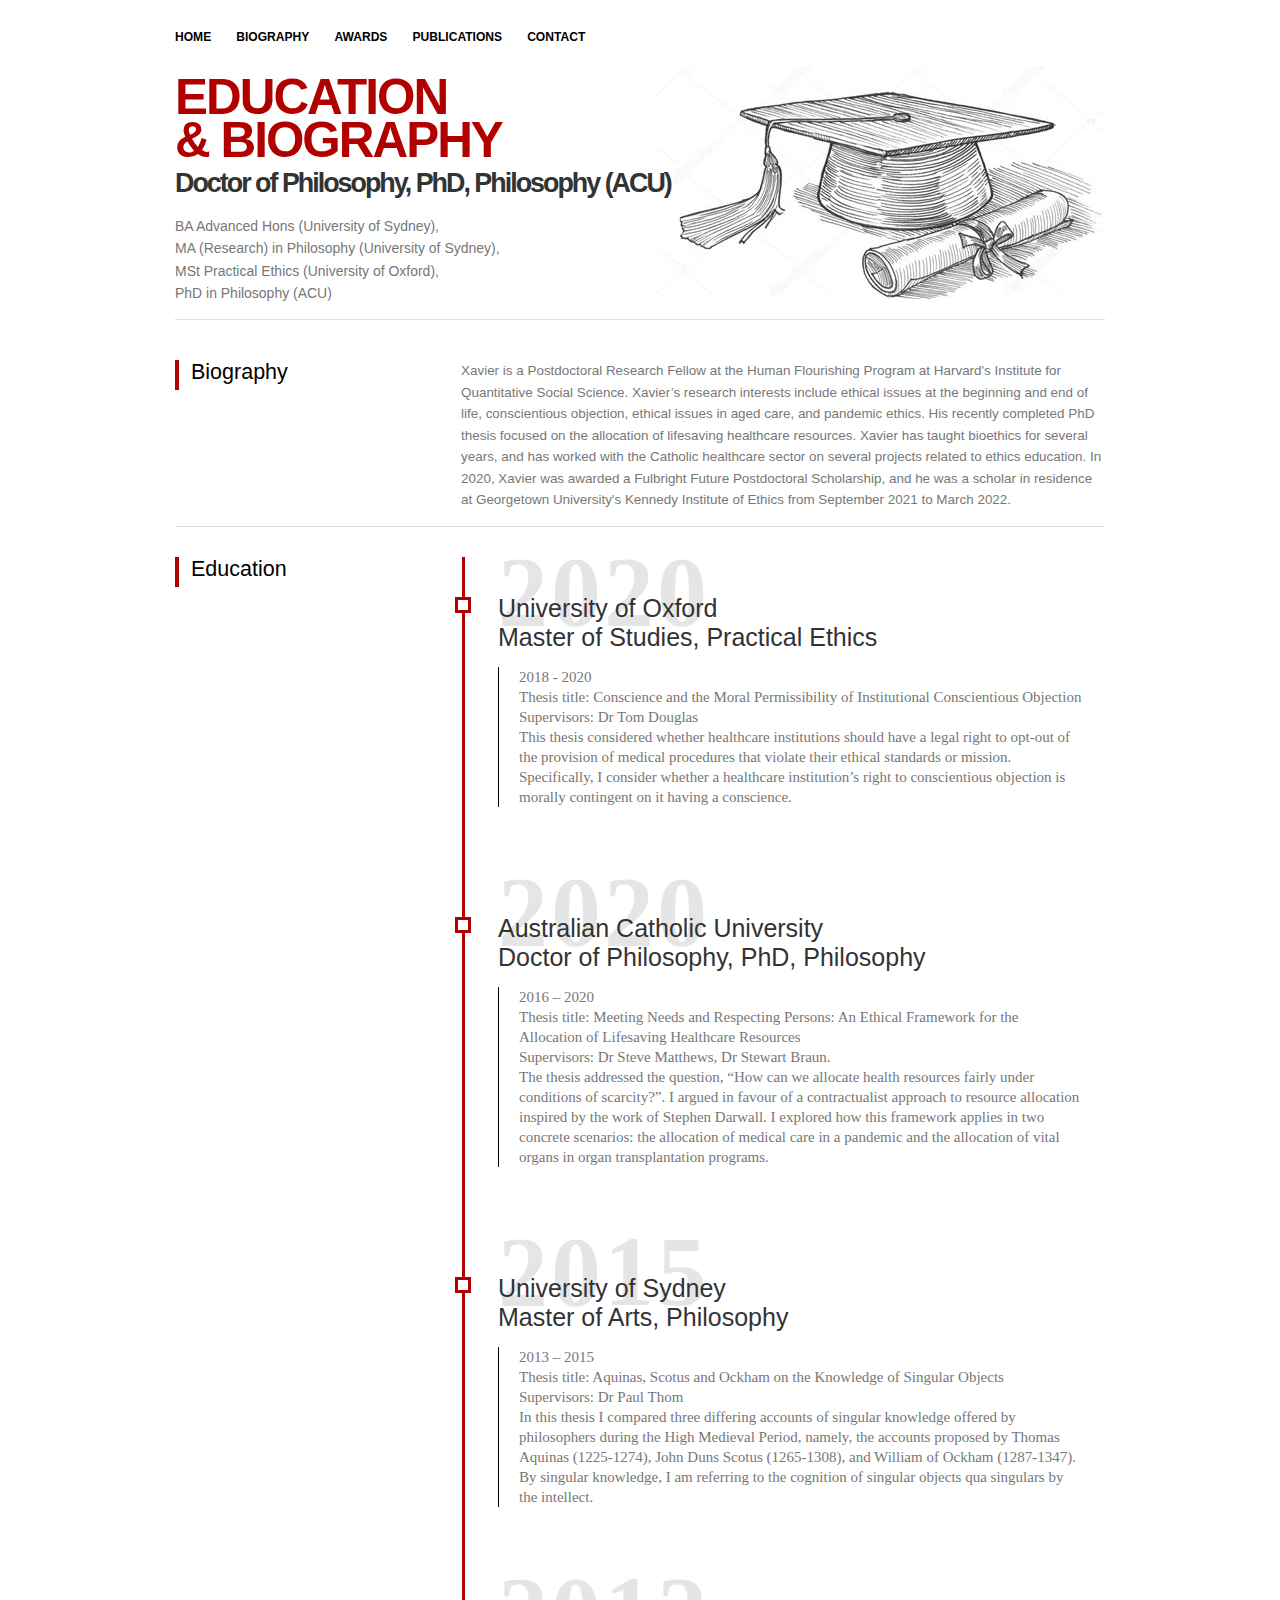
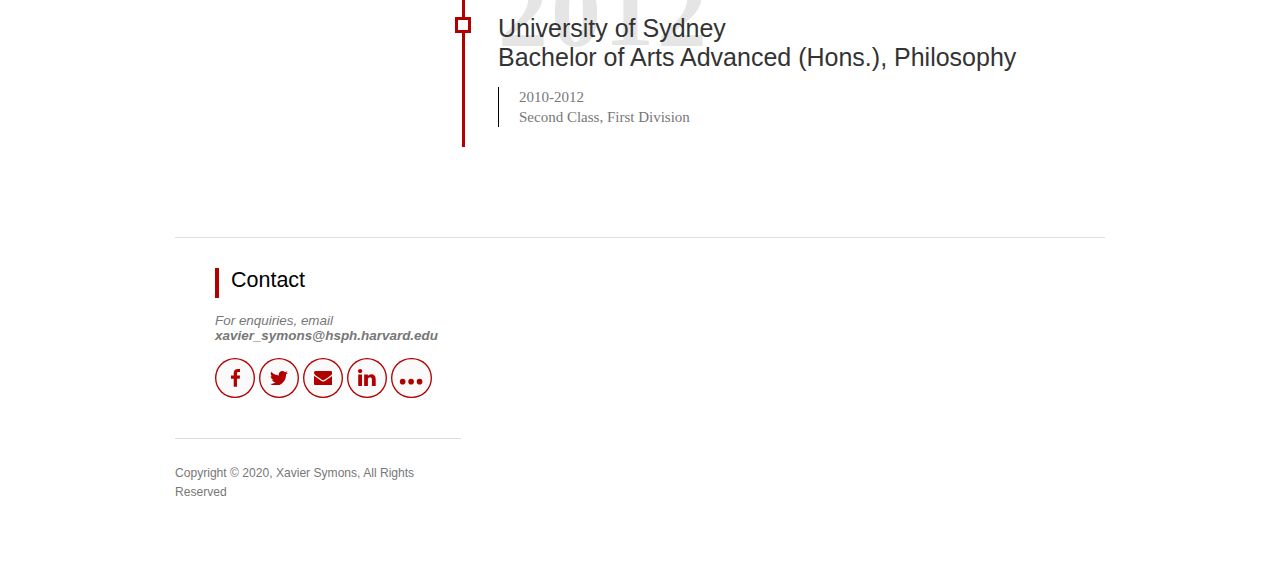
==== commit 08afb36a: "Update index.html" ====
--- a/about/index.html
+++ b/about/index.html
@@ -40,8 +40,7 @@
             Xavier has taught bioethics for several years, and has worked with the Catholic healthcare
             sector on several projects related to ethics education. In 2020, Xavier was awarded a Fulbright
             Future Postdoctoral Scholarship, and he was a scholar in residence at Georgetown
-            University&#39;s Kennedy Institute of Ethics  from September 2021 to March 2022.<a
-                        href="https://docs.google.com/document/d/1ZJkMZd6ivbvTdOUMi0QYafD1wWQD90bX/edit?usp=sharing&ouid=102247290829500875441&rtpof=true&sd=true"> Click here for Xavier's Curriculum Vitae</a>
+            University&#39;s Kennedy Institute of Ethics  from September 2021 to March 2022.</a>
         </p>
         <div class="x"></div>
         <div class="section"></div>
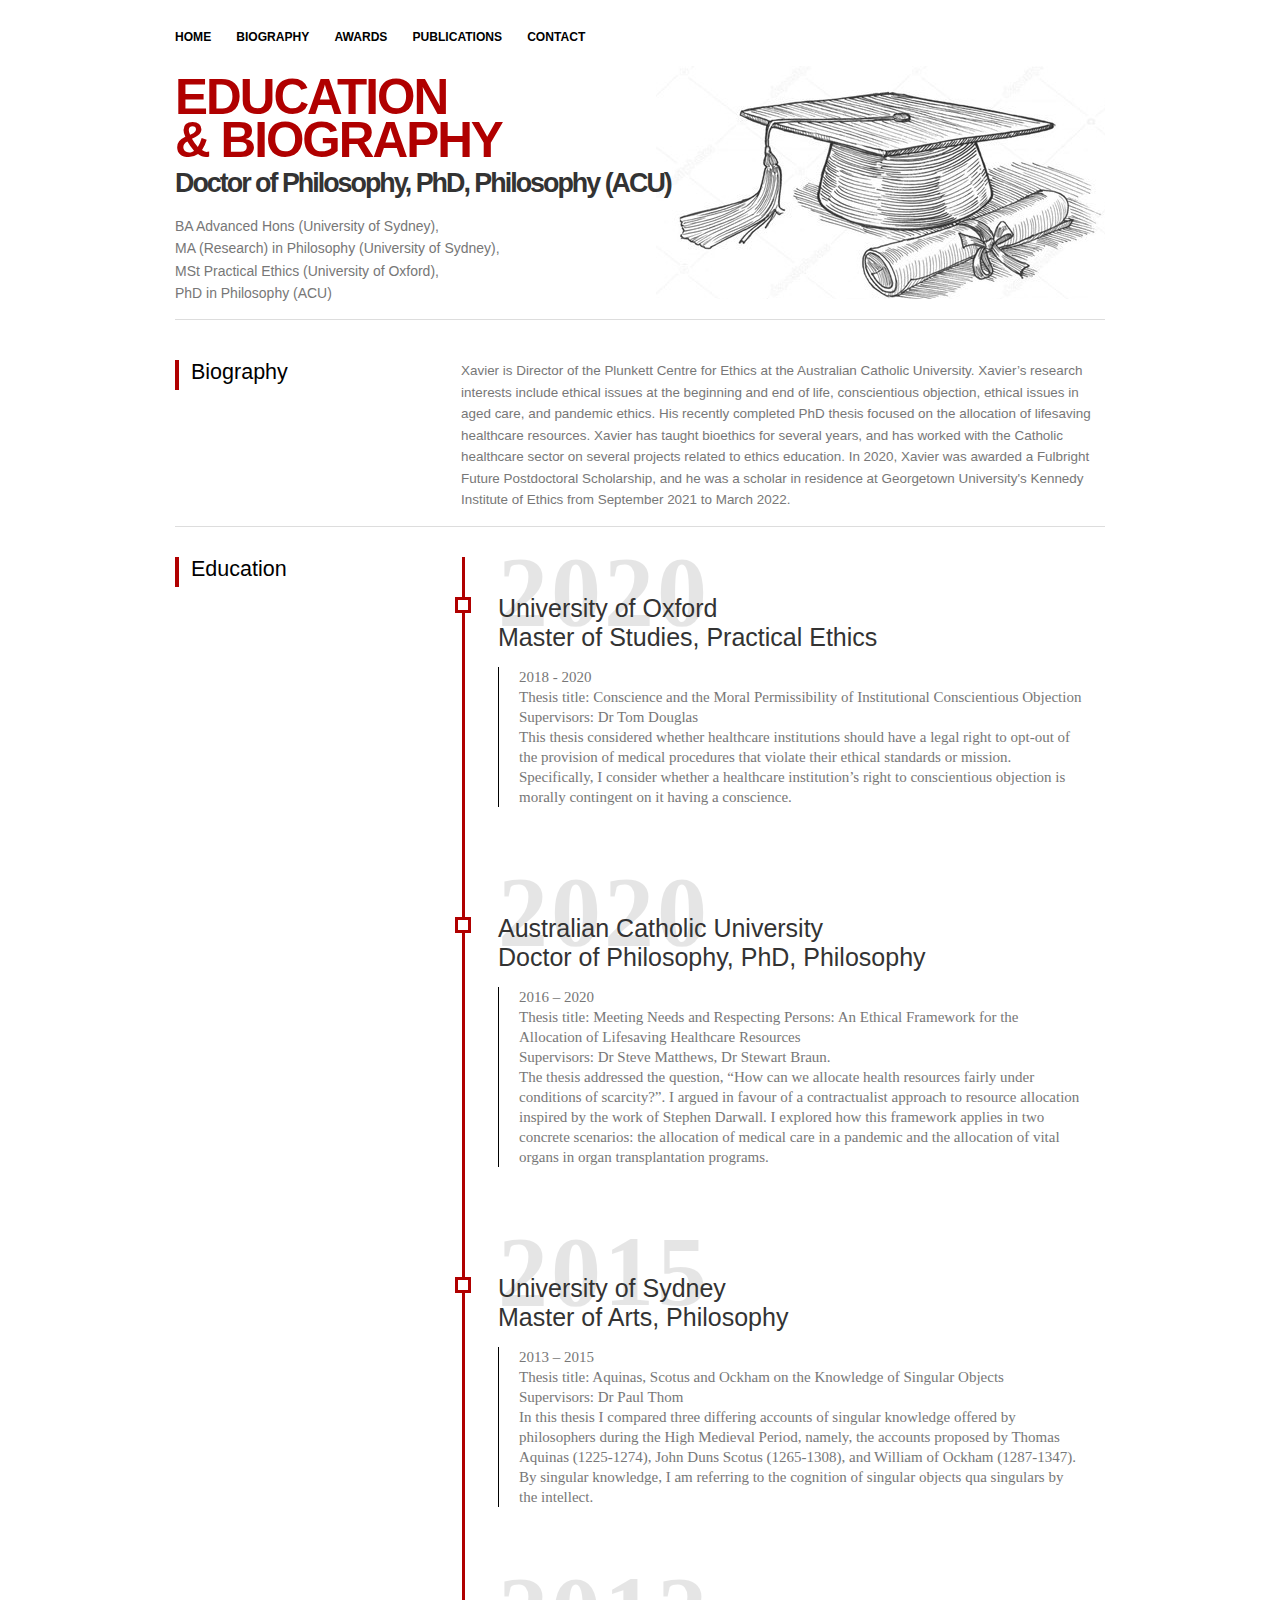
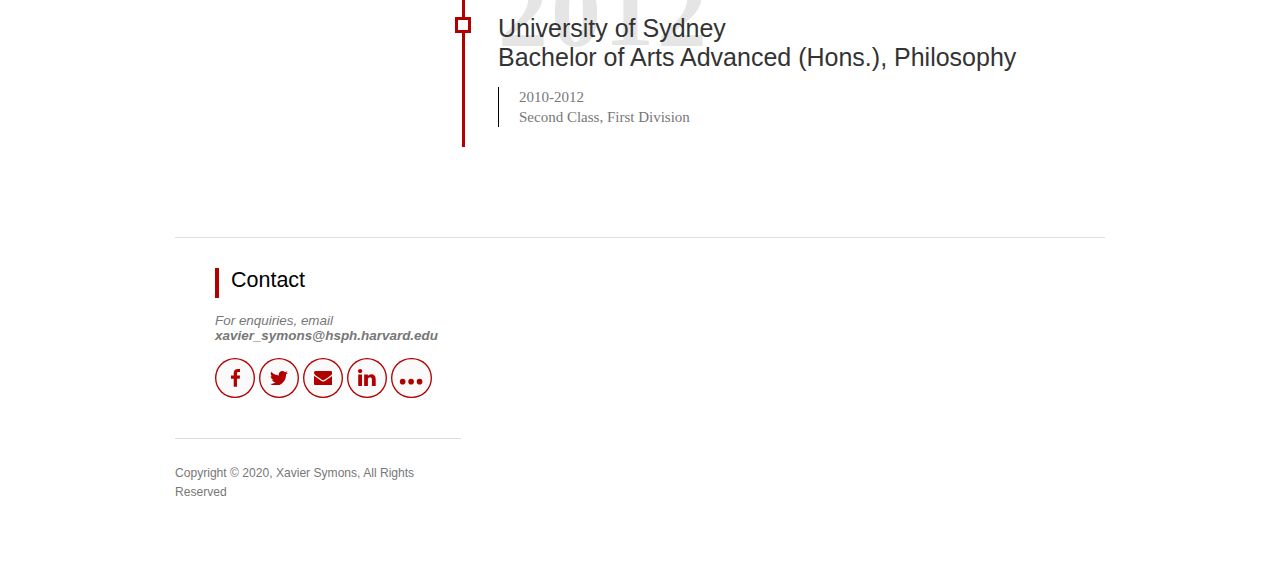
==== commit eac643fc: "Update index.html" ====
--- a/about/index.html
+++ b/about/index.html
@@ -33,7 +33,7 @@
             <h3>Biography</h3><br><br><br><br>
         </div>
         <p>
-            Xavier is a Postdoctoral Research Fellow at the Human Flourishing Program at Harvard's Institute for Quantitative Social Science. Xavier’s research
+            Xavier is Director of the Plunkett Centre for Ethics at the Australian Catholic University. Xavier’s research
             interests include ethical issues at the beginning and end of life, conscientious objection, ethical
             issues in aged care, and pandemic ethics. His recently completed PhD thesis focused on the
             allocation of lifesaving healthcare resources.
